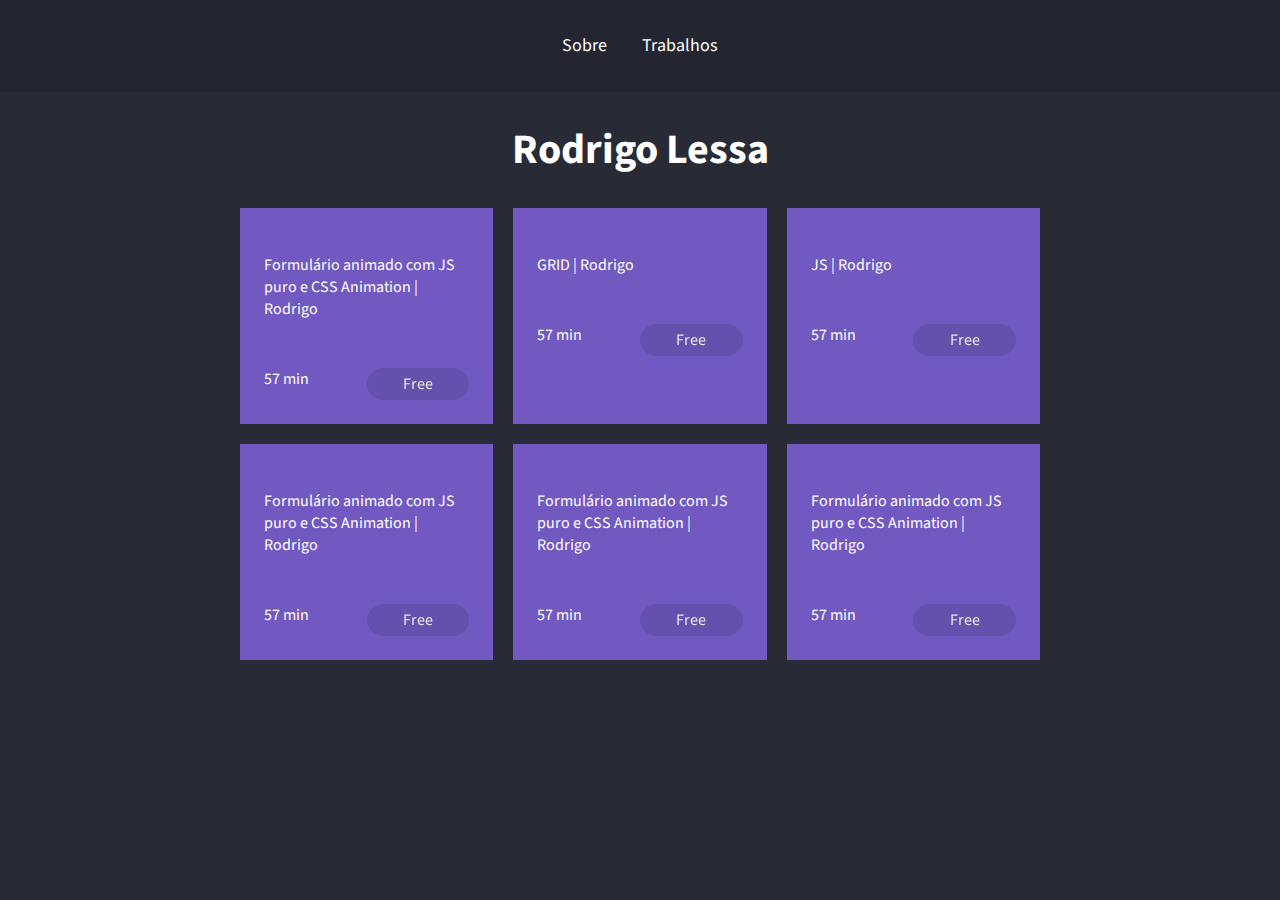
==== criando_pagina_web/jobs.html @ b58fd580 "evolução nas aulas" ====
<!DOCTYPE html>
<html lang="pt-br">
    <head>
        <meta charset="UTF-8">
        <meta name="viewport" content="width=device-width, initial-scale=1.0">
        <title>Lahch Base</title>
        <link rel="stylesheet" href="./style/style.css">
        <link href="https://fonts.googleapis.com/icon?family=Material+Icons"
      rel="stylesheet">

    </head>
    <body>
        <header>
            <div class="links">
                <!-- div é uma caixa -->
                <!-- usa-se o http ou https para sair do documento(servidor) -->

                <a href="./index.html">Sobre</a>
                <a href="./jobs.html">Trabalhos</a>

            </div>
        </header>

        <div id="wrapper">
            <h1>Rodrigo Lessa</h1>
        </div>
        <section class="cards">
            <div class="card">
                <div class="card-image-container">
                    <img src="https://images.unsplash.com/photo-1550645612-83f5d594b671?ixlib=rb-1.2.1&ixid=eyJhcHBfaWQiOjEyMDd9&auto=format&fit=crop&w=750&q=80" alt="">
                </div>
                <div class="card_content">
                    <p>Formulário animado com JS puro e CSS Animation | Rodrigo</p>
                </div>
                <div class="card_info">
                    <p>57 min</p>
                    <p class="card_price">Free</p>
                </div>
            </div>
                        <div class="card">
                <div class="card-image-container">
                    <img src="https://images.unsplash.com/photo-1564865878688-9a244444042a?ixlib=rb-1.2.1&ixid=eyJhcHBfaWQiOjEyMDd9&auto=format&fit=crop&w=750&q=80" alt="">
                </div>
                <div class="card_content">
                    <p>GRID | Rodrigo</p>
                </div>
                <div class="card_info">
                    <p>57 min</p>
                    <p class="card_price">Free</p>
                </div>
            </div>
                        <div class="card">
                <div class="card-image-container">
                    <img src="https://images.unsplash.com/photo-1504639725590-34d0984388bd?ixlib=rb-1.2.1&ixid=eyJhcHBfaWQiOjEyMDd9&auto=format&fit=crop&w=667&q=80" alt="">
                </div>
                <div class="card_content">
                    <p>JS | Rodrigo</p>
                </div>
                <div class="card_info">
                    <p>57 min</p>
                    <p class="card_price">Free</p>
                </div>
            </div>
                        <div class="card">
                <div class="card-image-container">
                    <img src="https://images.unsplash.com/photo-1555099962-4199c345e5dd?ixlib=rb-1.2.1&ixid=eyJhcHBfaWQiOjEyMDd9&auto=format&fit=crop&w=750&q=80" alt="">
                </div>
                <div class="card_content">
                    <p>Formulário animado com JS puro e CSS Animation | Rodrigo</p>
                </div>
                <div class="card_info">
                    <p>57 min</p>
                    <p class="card_price">Free</p>
                </div>
            </div>
                        <div class="card">
                <div class="card-image-container">
                    <img src="https://images.unsplash.com/photo-1542831371-29b0f74f9713?ixlib=rb-1.2.1&ixid=eyJhcHBfaWQiOjEyMDd9&auto=format&fit=crop&w=750&q=80" alt="">
                </div>
                <div class="card_content">
                    <p>Formulário animado com JS puro e CSS Animation | Rodrigo</p>
                </div>
                <div class="card_info">
                    <p>57 min</p>
                    <p class="card_price">Free</p>
                </div>
            </div>
                        <div class="card">
                <div class="card-image-container">
                    <img src="https://images.unsplash.com/photo-1516259762381-22954d7d3ad2?ixlib=rb-1.2.1&ixid=eyJhcHBfaWQiOjEyMDd9&auto=format&fit=crop&w=766&q=80" alt="">
                </div>
                <div class="card_content">
                    <p>Formulário animado com JS puro e CSS Animation | Rodrigo</p>
                </div>
                <div class="card_info">
                    <p>57 min</p>
                    <p class="card_price">Free</p>
                </div>
            </div>
        </section>
        <div class="modal-overlay   ">
            <div class="modal">
                <a class="close-modal">
                    <i class="material-icons">
                        close</i>
                </a>
                <div class="modal-content">
                    <!-- VÍDEO AQUI -->
                </div>
            </div>
        </div>
        <script src="scripts.js"></script>
    </body>
</html>
---- criando_pagina_web/style/style.css ----
@import url('https://fonts.googleapis.com/css2?family=Source+Sans+Pro:wght@400;700&display=swap');
/* Para importar arquivos pelo CSS */

:root{
    --color-green:#50fa7b;
    --color-rocket: #7159c1;
}

*{
    margin: 0;
    border: 0;
    padding: 0;
}

body {
    background:  #282a36;
    font-family: 'Source Sans Pro';
    color: white;
}
header{
    padding: 32px;
    border-bottom: 1px solid 333;
    background: rgba(0, 0, 0, 0.1);
    
}
/* Seletor de profundidade */
.links{
    text-align: center;

}
/* Colocar o line-height 10px a mais que o font-size deixa melhor. */
.links a{
    color: white;
    font-size: 18px;
    line-height: 28px;
    margin: 0 16px;
    /* propriedades funcionam em sentido horário
    top, right, botton, left, com dois valores é top/botton right/left */
    padding-bottom: 3px;
    text-decoration: none;
    
}

.links a:hover{
    color: var(--color-green);
    transition: color 200ms;
}

#wrapper{
    text-align: center;
    padding: 32px;
}

#wrapper img{
    background: black;
    border-radius: 50%;
    width: 150px;
    padding: 10px;
    border: 5px solid var(--color-green);
    margin: 15px;

}


#wrapper h1{
    font-size: 42px;
    line-height: 52px;
    font-weight: bold;
}

#wrapper h2{
    font-size: 24px;
    line-height: 34px;
    font-weight: normal;
    margin-top: 8px;
    opacity: 0.8;
}

#wrapper p{
    max-width: 250px;
    margin: 15px auto;
    font-size: 18px;
    line-height: 36px;
}

#wrapper p a{
    color: var(--color-green);
}

#links-footer a{
    border-bottom: solid 1px white;
}

#links-footer a:hover{
    border-bottom: solid 1px var(--color-green);
}

/* === CARDS === */
.cards{
    max-width: 800px;
    margin: 0 auto;
    display: grid;
    grid-template-columns: 1fr 1fr 1fr;
    gap: 20px;
}

.card{
    background-color: var(--color-rocket);
    cursor: pointer;
}

.card-image-container img{
    width: 100%;
}

.card_content,
.card_info{
    padding: 24px
}

.card_info{
    display: grid;
    grid-template-columns: 1fr 1fr;
}

.card_price {
    background-color: var(--color-rocket);
    filter: brightness(90%);
    padding: 5px 20px;
    border-radius: 20px;
    text-align: center;
}

/* === MODAL === */

.modal-overlay{
    background-color: rgba(0, 0, 0, 0.7);
    width: 100%;
    height: 100%;
    position: fixed;
    top: 0;
    opacity: 0;
    visibility: hidden;
}

.modal{
    background-color: white;
    width: 90%;
    height: 90%; 
    margin: 5vh auto; 
    position: relative;
}

.modal .close-modal{
    color: black;
    position: absolute;
    right: 8px;
    top: 8px;
    cursor: pointer;
}

/* === MODAL.ACTIVE === */

.modal-overlay.active{
    opacity: 1;
    visibility: visible;
}
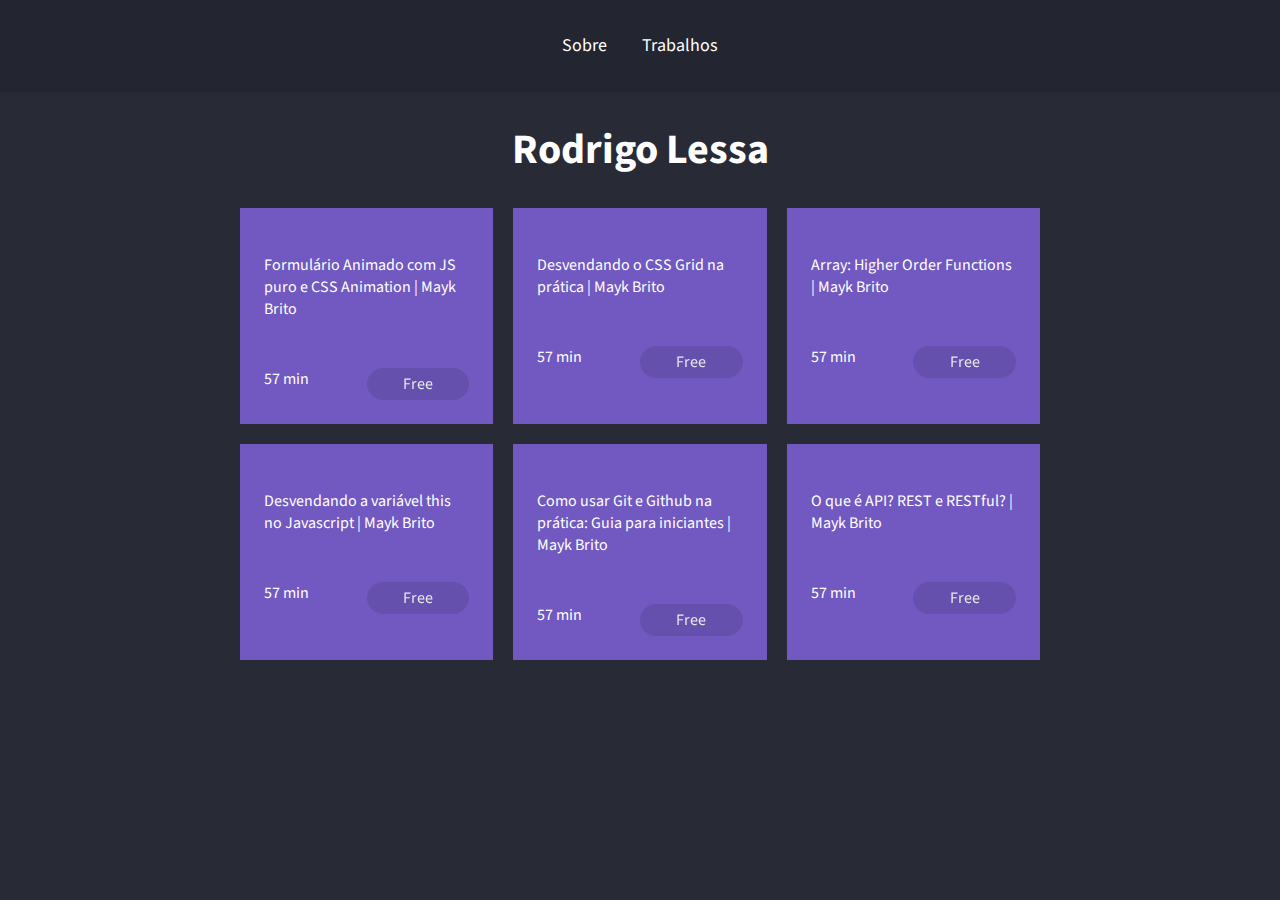
==== commit 6d99b2fd: "realizado a finalização da faze 2, iniciando a faze 3 e mudando o banch" ====
--- a/criando_pagina_web/jobs.html
+++ b/criando_pagina_web/jobs.html
@@ -5,8 +5,7 @@
         <meta name="viewport" content="width=device-width, initial-scale=1.0">
         <title>Lahch Base</title>
         <link rel="stylesheet" href="./style/style.css">
-        <link href="https://fonts.googleapis.com/icon?family=Material+Icons"
-      rel="stylesheet">
+        <link href="https://fonts.googleapis.com/icon?family=Material+Icons" rel="stylesheet">
 
     </head>
     <body>
@@ -25,72 +24,72 @@
             <h1>Rodrigo Lessa</h1>
         </div>
         <section class="cards">
-            <div class="card">
+            <div class="card" id="GykTLqODQuU">
                 <div class="card-image-container">
-                    <img src="https://images.unsplash.com/photo-1550645612-83f5d594b671?ixlib=rb-1.2.1&ixid=eyJhcHBfaWQiOjEyMDd9&auto=format&fit=crop&w=750&q=80" alt="">
+                    <img src="https://img.youtube.com/vi/GykTLqODQuU/0.jpg" alt="">
                 </div>
                 <div class="card_content">
-                    <p>Formulário animado com JS puro e CSS Animation | Rodrigo</p>
+                    <p>Formulário Animado com JS puro e CSS Animation | Mayk Brito</p>
                 </div>
                 <div class="card_info">
                     <p>57 min</p>
                     <p class="card_price">Free</p>
                 </div>
             </div>
-                        <div class="card">
+            <div class="card" id="HN1UjzRSdBk">
                 <div class="card-image-container">
-                    <img src="https://images.unsplash.com/photo-1564865878688-9a244444042a?ixlib=rb-1.2.1&ixid=eyJhcHBfaWQiOjEyMDd9&auto=format&fit=crop&w=750&q=80" alt="">
+                    <img src="https://img.youtube.com/vi/HN1UjzRSdBk/0.jpg" alt="">
                 </div>
                 <div class="card_content">
-                    <p>GRID | Rodrigo</p>
+                    <p>Desvendando o CSS Grid na prática | Mayk Brito</p>
                 </div>
                 <div class="card_info">
                     <p>57 min</p>
                     <p class="card_price">Free</p>
                 </div>
             </div>
-                        <div class="card">
+            <div class="card" id="rAzHvYnQ8DY">
                 <div class="card-image-container">
-                    <img src="https://images.unsplash.com/photo-1504639725590-34d0984388bd?ixlib=rb-1.2.1&ixid=eyJhcHBfaWQiOjEyMDd9&auto=format&fit=crop&w=667&q=80" alt="">
+                    <img src="https://img.youtube.com/vi/rAzHvYnQ8DY/0.jpg" alt="">
                 </div>
                 <div class="card_content">
-                    <p>JS | Rodrigo</p>
+                    <p>Array: Higher Order Functions | Mayk Brito</p>
                 </div>
                 <div class="card_info">
                     <p>57 min</p>
                     <p class="card_price">Free</p>
                 </div>
             </div>
-                        <div class="card">
+            <div class="card" id="GSqR2i-Pq6o">
                 <div class="card-image-container">
-                    <img src="https://images.unsplash.com/photo-1555099962-4199c345e5dd?ixlib=rb-1.2.1&ixid=eyJhcHBfaWQiOjEyMDd9&auto=format&fit=crop&w=750&q=80" alt="">
+                    <img src="https://img.youtube.com/vi/GSqR2i-Pq6o/0.jpg" alt="">
                 </div>
                 <div class="card_content">
-                    <p>Formulário animado com JS puro e CSS Animation | Rodrigo</p>
+                    <p>Desvendando a variável this no Javascript | Mayk Brito</p>
                 </div>
                 <div class="card_info">
                     <p>57 min</p>
                     <p class="card_price">Free</p>
                 </div>
             </div>
-                        <div class="card">
+            <div class="card" id="2alg7MQ6_sI">
                 <div class="card-image-container">
-                    <img src="https://images.unsplash.com/photo-1542831371-29b0f74f9713?ixlib=rb-1.2.1&ixid=eyJhcHBfaWQiOjEyMDd9&auto=format&fit=crop&w=750&q=80" alt="">
+                    <img src="https://img.youtube.com/vi/2alg7MQ6_sI/0.jpg" alt="">
                 </div>
                 <div class="card_content">
-                    <p>Formulário animado com JS puro e CSS Animation | Rodrigo</p>
+                    <p>Como usar Git e Github na prática: Guia para iniciantes | Mayk Brito</p>
                 </div>
                 <div class="card_info">
                     <p>57 min</p>
                     <p class="card_price">Free</p>
                 </div>
             </div>
-                        <div class="card">
+            <div class="card" id="ghTrp1x_1As">
                 <div class="card-image-container">
-                    <img src="https://images.unsplash.com/photo-1516259762381-22954d7d3ad2?ixlib=rb-1.2.1&ixid=eyJhcHBfaWQiOjEyMDd9&auto=format&fit=crop&w=766&q=80" alt="">
+                    <img src="https://img.youtube.com/vi/ghTrp1x_1As/0.jpg" alt="">
                 </div>
                 <div class="card_content">
-                    <p>Formulário animado com JS puro e CSS Animation | Rodrigo</p>
+                    <p>O que é API? REST e RESTful? | Mayk Brito</p>
                 </div>
                 <div class="card_info">
                     <p>57 min</p>
@@ -98,6 +97,7 @@
                 </div>
             </div>
         </section>
+
         <div class="modal-overlay   ">
             <div class="modal">
                 <a class="close-modal">
@@ -106,6 +106,7 @@
                 </a>
                 <div class="modal-content">
                     <!-- VÍDEO AQUI -->
+                    <iframe src="" frameborder="0"></iframe>
                 </div>
             </div>
         </div>
--- a/criando_pagina_web/style/style.css
+++ b/criando_pagina_web/style/style.css
@@ -166,3 +166,10 @@
     visibility: visible;
 }
 
+iframe{
+    width: 100%;
+    height: 90%;
+    position: absolute;
+    top: 7%;
+
+}
